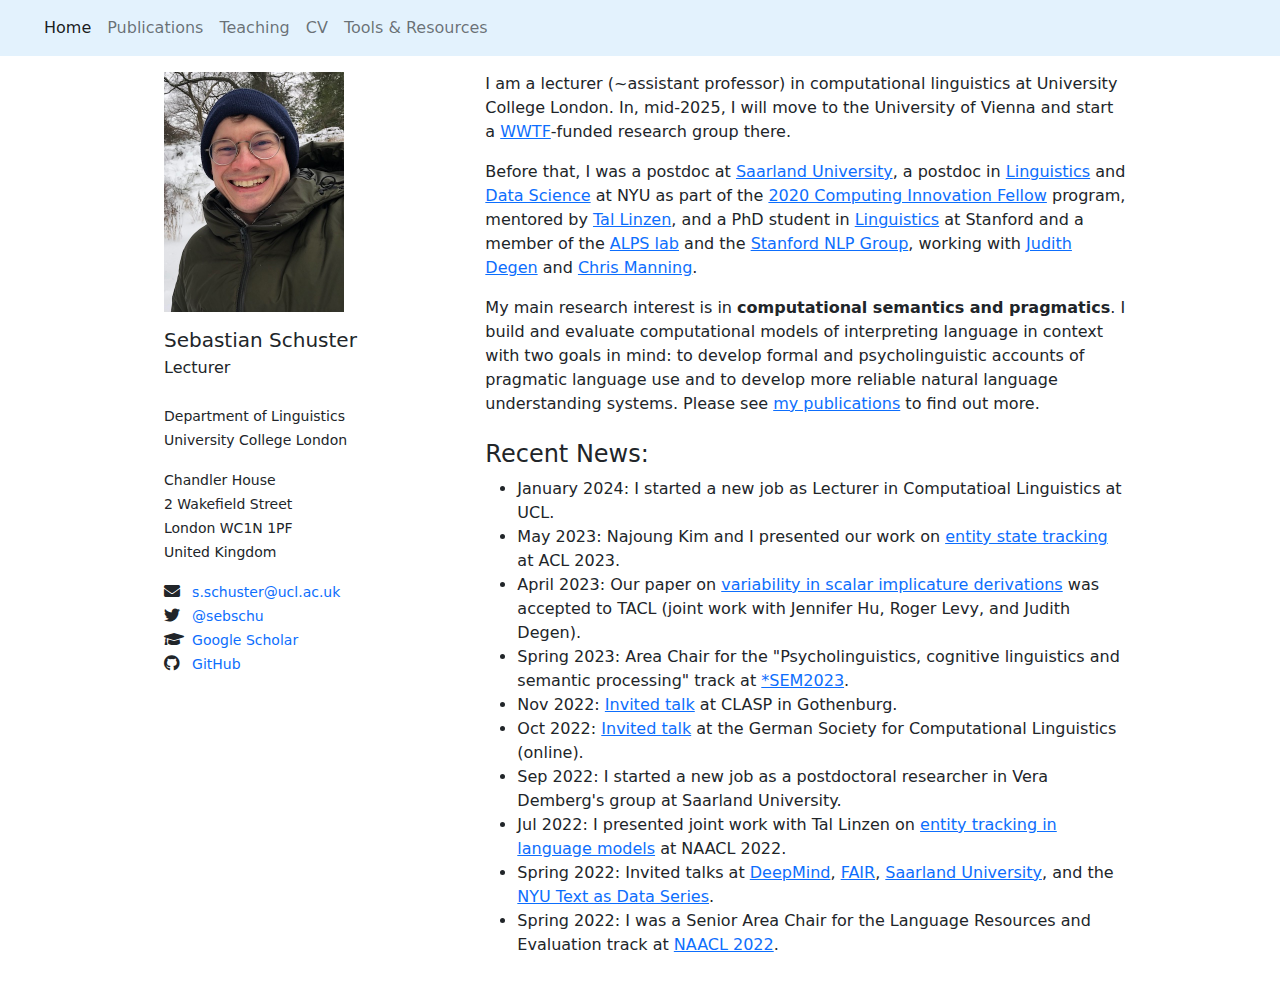
==== index.html @ 300e4d26 "Update index.html" ====
<!doctype html>
<html lang="en">

<head>
  <meta charset="utf-8">
  <meta http-equiv="X-UA-Compatible" content="IE=edge">
  <meta name="viewport" content="width=device-width, initial-scale=1">
  <!-- The above 3 meta tags *must* come first in the head; any other head content must come *after* these tags -->
  <title>Sebastian Schuster | Saarland University</title>

  <!-- Bootstrap -->
  <link rel="stylesheet" href="./lib/bootstrap-5.2.3-dist/css/bootstrap.min.css">
  <link rel="stylesheet" href="./css/main.css">
  <!-- HTML5 shim and Respond.js for IE8 support of HTML5 elements and media queries -->
  <!-- WARNING: Respond.js doesn't work if you view the page via file:// -->
  <!--[if lt IE 9]>
      <script src="https://cdn.jsdelivr.net/npm/html5shiv@3.7.3/dist/html5shiv.min.js"></script>
      <script src="https://cdn.jsdelivr.net/npm/respond.js@1.4.2/dest/respond.min.js"></script>
    <![endif]-->

  <link href="./lib/fontawesome-free/css/all.min.css" rel="stylesheet" type="text/css">
  <link href="./lib/fontawesome-free/css/brands.min.css" rel="stylesheet" type="text/css">

</head>

<body>
  <nav class="navbar navbar-expand-md">
    <div class="container-fluid">
      <button class="navbar-toggler" type="button" data-bs-toggle="collapse" data-bs-target="#navbarSupportedContent"
        aria-controls="navbarSupportedContent" aria-expanded="false" aria-label="Toggle navigation">
        <span class="navbar-toggler-icon"></span>
      </button>
      <div class="collapse navbar-collapse ps-4" id="navbarSupportedContent">
        <ul class="nav navbar-nav">
          <li class="nav-item"><a class="nav-link active" href="index">Home</a></li>
          <li class="nav-item"><a class="nav-link" href="/publications">Publications</a></li>
          <li class="nav-item"><a class="nav-link" href="/teaching">Teaching</a></li>
          <li class="nav-item"><a class="nav-link" href="/cv">CV</a></li>
          <li class="nav-item"><a class="nav-link" href="/tools">Tools &amp; Resources</a></li>
        </ul>
      </div>
      <!--/.nav-collapse -->
    </div>
  </nav>
  <div class="container mt-3">
    <div class="row">

      <div class="col-sm-6 col-md-4  col-12">
        <div class="container">
          <div class="row">
            <div class="col-sm-12 col-6 portrait-image-container">
              <p><img class="portrait-image" src="./img/sebastian-schuster.jpg" alt="Portrait of Sebastian Schuster"
                  width="180" height="240"></p>
            </div>
            <div class="col-sm-12 col-6">
              <h5 class="mb-1">Sebastian Schuster</h5>
              <p class="my-0">Lecturer</p>
              <p class=""><br>
                <small>Department of Linguistics<br>
                  University College London</small>
              </p>
            </div>
          </div>
          <div class="contact-links">
            <p><small>Chandler House<br>
                2 Wakefield Street<br>
                London WC1N 1PF<br>
                United Kingdom</small></p>

            <p class="my-0"><i class="fas fa-envelope"></i> <small><a
                  href="mailto:s.schuster@ucl.ac.uk">s.schuster@ucl.ac.uk</a></small></p>
            <p class="my-0"><i class="fab fa-twitter"></i> <small><a
                  href="https://twitter.com/sebschu">@sebschu</a></small></p>
            <p class="my-0"><i class="fas fa-graduation-cap"></i> <small><a
                  href="https://scholar.google.com/citations?user=DU58eCoAAAAJ">Google Scholar</a></small></p>
            <p class="mt-0 mb-5"><i class="fab fa-github"></i> <small><a
                  href="https://github.com/sebschu">GitHub</a></small></p>
          </div>
        </div>
        <hr class="d-sm-none d-block">
      </div>


      <div class="col-sm-6 col-md-8  col-12">
        <p>I am a lecturer (~assistant professor) in computational linguistics at University College London. In, mid-2025, I will move to the University of Vienna and start a <a href="https://www.wwtf.at">WWTF</a>-funded research group there.</p>


        <p>Before that, I was a postdoc at <a href="https://www.uni-saarland.de/fachrichtung/lst.html">Saarland University</a>, a postdoc in <a href="https://linguistics.as.nyu.edu">Linguistics</a> and <a
            href="https://cds.nyu.edu/">Data Science</a>
          at NYU as part of the <a href="https://cifellows2020.org/2020-class/">2020 Computing Innovation Fellow</a>
          program, mentored by <a href="https://tallinzen.net/">Tal Linzen</a>, and a PhD student in <a
            href="http://linguistics.stanford.edu">Linguistics</a> at Stanford and a member of the <a
            href="http://alpslab.stanford.edu">ALPS lab</a> and the <a href="http://nlp.stanford.edu">Stanford NLP
            Group</a>, working with <a href="https://thegricean.github.io">Judith Degen</a> and <a
            href="http://nlp.stanford.edu/~manning/">Chris Manning</a>.</p>

        <p>My main research interest is in <strong>computational semantics and pragmatics</strong>. I build and evaluate
          computational models of interpreting language in context with two goals in mind: to develop formal and
          psycholinguistic accounts of pragmatic language use and to develop more reliable natural language
          understanding systems. Please see <a href="/publications">my publications</a> to find out more.</p>



        <h4 class="mt-4">Recent News:</h4>
        <ul class="">
          <li>January 2024: I started a new job as Lecturer in Computatioal Linguistics at UCL.</li>
          <li>May 2023: Najoung Kim and I presented our work on <a href="https://aclanthology.org/2023.acl-long.213/">entity state tracking</a> at ACL 2023.</li>
          <li>April 2023: Our paper on <a href="https://direct.mit.edu/tacl/article/doi/10.1162/tacl_a_00579/116994/Expectations-over-Unspoken-Alternatives-Predict">variability in scalar implicature derivations</a> was accepted to TACL (joint work with Jennifer Hu, Roger Levy, and Judith Degen).</li>
          <li>Spring 2023: Area Chair for the "Psycholinguistics, cognitive linguistics and semantic processing" track at <a href="https://sites.google.com/view/starsem2023/">*SEM2023</a>.</li>
          <li>Nov 2022: <a href="https://gu-clasp.github.io/events/seminars/2022-11-04/">Invited talk</a> at CLASP in
            Gothenburg. </li>
          <li>Oct 2022: <a href="https://gscl.org/2022/10/10/sebastianschuster.html">Invited talk</a> at the German
            Society for Computational Linguistics (online). </li>
          <li>Sep 2022: I started a new job as a postdoctoral researcher in Vera Demberg's group at Saarland University.
          </li>
          <li>Jul 2022: I presented joint work with Tal Linzen on <a
              href="https://aclanthology.org/2022.naacl-main.71/">entity tracking in language models</a> at NAACL 2022.
          </li>
          <li>Spring 2022: Invited talks at <a href="https://deepmind.com">DeepMind</a>, <a
              href="https://ai.facebook.com/">FAIR</a>, <a
              href="https://sfb1102.uni-saarland.de/session/sebastian-schuster/">Saarland University</a>, and the <a
              href="https://cds.nyu.edu/text-data-speaker-series/">NYU Text as Data Series</a>.</li>
          <li>Spring 2022: I was a Senior Area Chair for the Language Resources and Evaluation track at <a
              href="https://2022.naacl.org">NAACL 2022</a>.</li>

        </ul>

      </div>

    </div>

  </div>
  <!-- jQuery (necessary for Bootstrap's JavaScript plugins) -->
  <script src="https://code.jquery.com/jquery-1.12.4.min.js"
    integrity="sha384-nvAa0+6Qg9clwYCGGPpDQLVpLNn0fRaROjHqs13t4Ggj3Ez50XnGQqc/r8MhnRDZ"
    crossorigin="anonymous"></script>
  <!-- Include all compiled plugins (below), or include individual files as needed -->
  <script src="./lib/bootstrap-5.2.3-dist/js/bootstrap.min.js"></script>
</body>

</html>
---- css/main.css ----
/* Space out content a bit */
body {
  padding-top: 0px;
  padding-bottom: 20px;
}

.contact-links a {
  text-decoration: none;
}

.contact-links .fas, .contact-links .fab {
  width: 23px;
}

.navbar {
  background-color: #e3f2fd;
}

/* Everything but the jumbotron gets side spacing for mobile first views */
.header,
.marketing,
.footer {
  padding-right: 15px;
  padding-left: 15px;
}

/* Custom page header */
.header {
  padding-bottom: 20px;
  border-bottom: 1px solid #e5e5e5;
}
.header h3 {
  margin-top: 0;
  margin-bottom: 0;
  line-height: 40px; /* Make the masthead heading the same height as the navigation */
}

/* Custom page footer */
.footer {
  padding-top: 19px;
  color: #777;
  border-top: 1px solid #e5e5e5;
}


.publications-list .btn-sm {
  font-size: 0.65rem;
  --bs-btn-padding-y: 0;
  
}

@media (max-width: 400px) {
  .portrait-image {
    width: 140px;
    height: 187px;
  }
}

@media (max-width: 300px) {
  .portrait-image-container {
    display: none;
  }
}

/* Customize container */
@media (min-width: 768px) {
  .container {
    max-width: 1000px;
  }
}
.container-narrow > hr {
  margin: 30px 0;
}

/* Main marketing message and sign up button */
.jumbotron {
  text-align: center;
  border-bottom: 1px solid #e5e5e5;
}
.jumbotron .btn {
  padding: 14px 24px;
  font-size: 21px;
}

/* Supporting marketing content */
.marketing {
  margin: 40px 0;
}
.marketing p + h4 {
  margin-top: 28px;
}

/* Responsive: Portrait tablets and up */
@media screen and (min-width: 768px) {
  /* Remove the padding we set earlier */
  .header,
  .marketing,
  .footer {
    padding-right: 0;
    padding-left: 0;
  }
  .header {
    margin-bottom: 30px;
  }
  .jumbotron {
    border-bottom: 0;
  }
}
---- lib/fontawesome-free/css/brands.min.css ----
/*!
 * Font Awesome Free 5.15.4 by @fontawesome - https://fontawesome.com
 * License - https://fontawesome.com/license/free (Icons: CC BY 4.0, Fonts: SIL OFL 1.1, Code: MIT License)
 */
@font-face{font-family:"Font Awesome 5 Brands";font-style:normal;font-weight:400;font-display:block;src:url(../webfonts/fa-brands-400.eot);src:url(../webfonts/fa-brands-400.eot?#iefix) format("embedded-opentype"),url(../webfonts/fa-brands-400.woff2) format("woff2"),url(../webfonts/fa-brands-400.woff) format("woff"),url(../webfonts/fa-brands-400.ttf) format("truetype"),url(../webfonts/fa-brands-400.svg#fontawesome) format("svg")}.fab{font-family:"Font Awesome 5 Brands";font-weight:400}
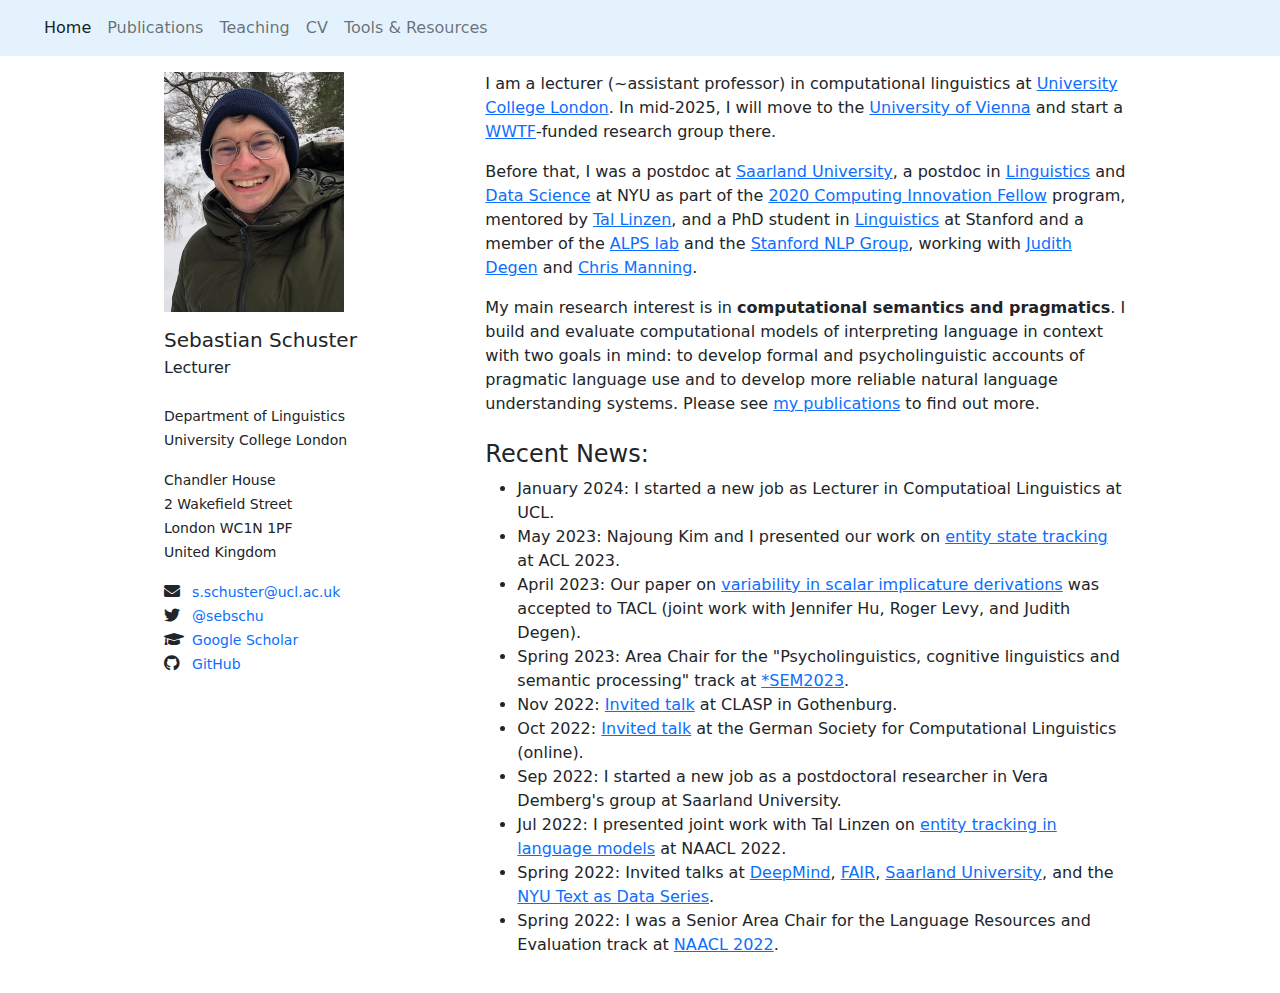
==== commit a02f9269: "Update index.html" ====
--- a/index.html
+++ b/index.html
@@ -6,7 +6,7 @@
   <meta http-equiv="X-UA-Compatible" content="IE=edge">
   <meta name="viewport" content="width=device-width, initial-scale=1">
   <!-- The above 3 meta tags *must* come first in the head; any other head content must come *after* these tags -->
-  <title>Sebastian Schuster | Saarland University</title>
+  <title>Sebastian Schuster | Unniversity College London</title>
 
   <!-- Bootstrap -->
   <link rel="stylesheet" href="./lib/bootstrap-5.2.3-dist/css/bootstrap.min.css">
@@ -82,7 +82,7 @@
 
 
       <div class="col-sm-6 col-md-8  col-12">
-        <p>I am a lecturer (~assistant professor) in computational linguistics at University College London. In, mid-2025, I will move to the University of Vienna and start a <a href="https://www.wwtf.at">WWTF</a>-funded research group there.</p>
+        <p>I am a lecturer (~assistant professor) in computational linguistics at <a href="https://www.ucl.ac.uk/pals/research/linguistics">University College London</a>. In mid-2025, I will move to the <a href="https://informatik.univie.ac.at/en/">University of Vienna</a> and start a <a href="https://www.wwtf.at">WWTF</a>-funded research group there.</p>
 
 
         <p>Before that, I was a postdoc at <a href="https://www.uni-saarland.de/fachrichtung/lst.html">Saarland University</a>, a postdoc in <a href="https://linguistics.as.nyu.edu">Linguistics</a> and <a
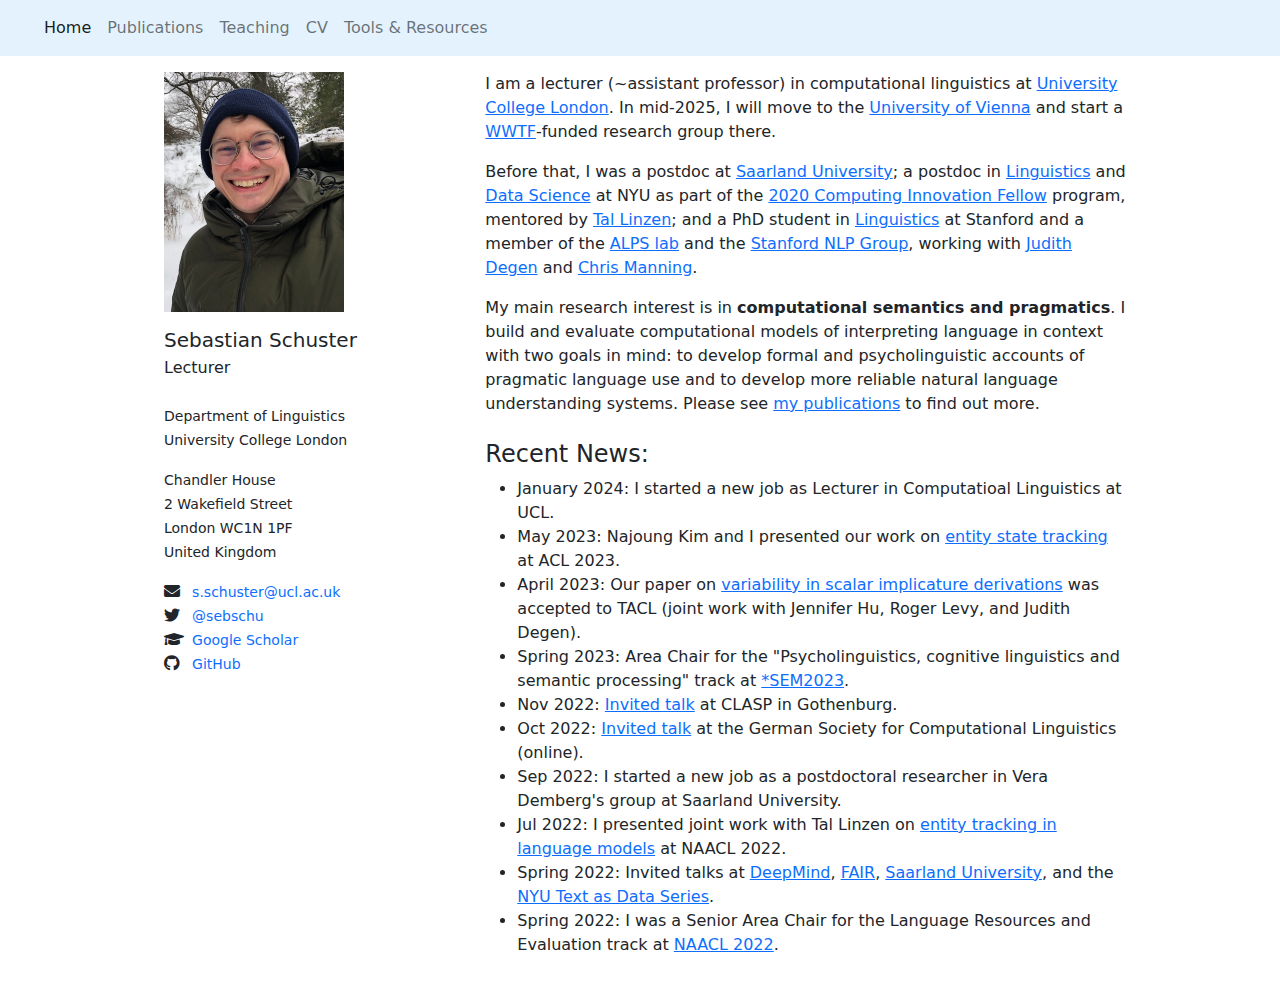
==== commit c2aa3c29: "Update index.html" ====
--- a/index.html
+++ b/index.html
@@ -85,10 +85,10 @@
         <p>I am a lecturer (~assistant professor) in computational linguistics at <a href="https://www.ucl.ac.uk/pals/research/linguistics">University College London</a>. In mid-2025, I will move to the <a href="https://informatik.univie.ac.at/en/">University of Vienna</a> and start a <a href="https://www.wwtf.at">WWTF</a>-funded research group there.</p>
 
 
-        <p>Before that, I was a postdoc at <a href="https://www.uni-saarland.de/fachrichtung/lst.html">Saarland University</a>, a postdoc in <a href="https://linguistics.as.nyu.edu">Linguistics</a> and <a
+        <p>Before that, I was a postdoc at <a href="https://www.uni-saarland.de/fachrichtung/lst.html">Saarland University</a>; a postdoc in <a href="https://linguistics.as.nyu.edu">Linguistics</a> and <a
             href="https://cds.nyu.edu/">Data Science</a>
           at NYU as part of the <a href="https://cifellows2020.org/2020-class/">2020 Computing Innovation Fellow</a>
-          program, mentored by <a href="https://tallinzen.net/">Tal Linzen</a>, and a PhD student in <a
+          program, mentored by <a href="https://tallinzen.net/">Tal Linzen</a>; and a PhD student in <a
             href="http://linguistics.stanford.edu">Linguistics</a> at Stanford and a member of the <a
             href="http://alpslab.stanford.edu">ALPS lab</a> and the <a href="http://nlp.stanford.edu">Stanford NLP
             Group</a>, working with <a href="https://thegricean.github.io">Judith Degen</a> and <a
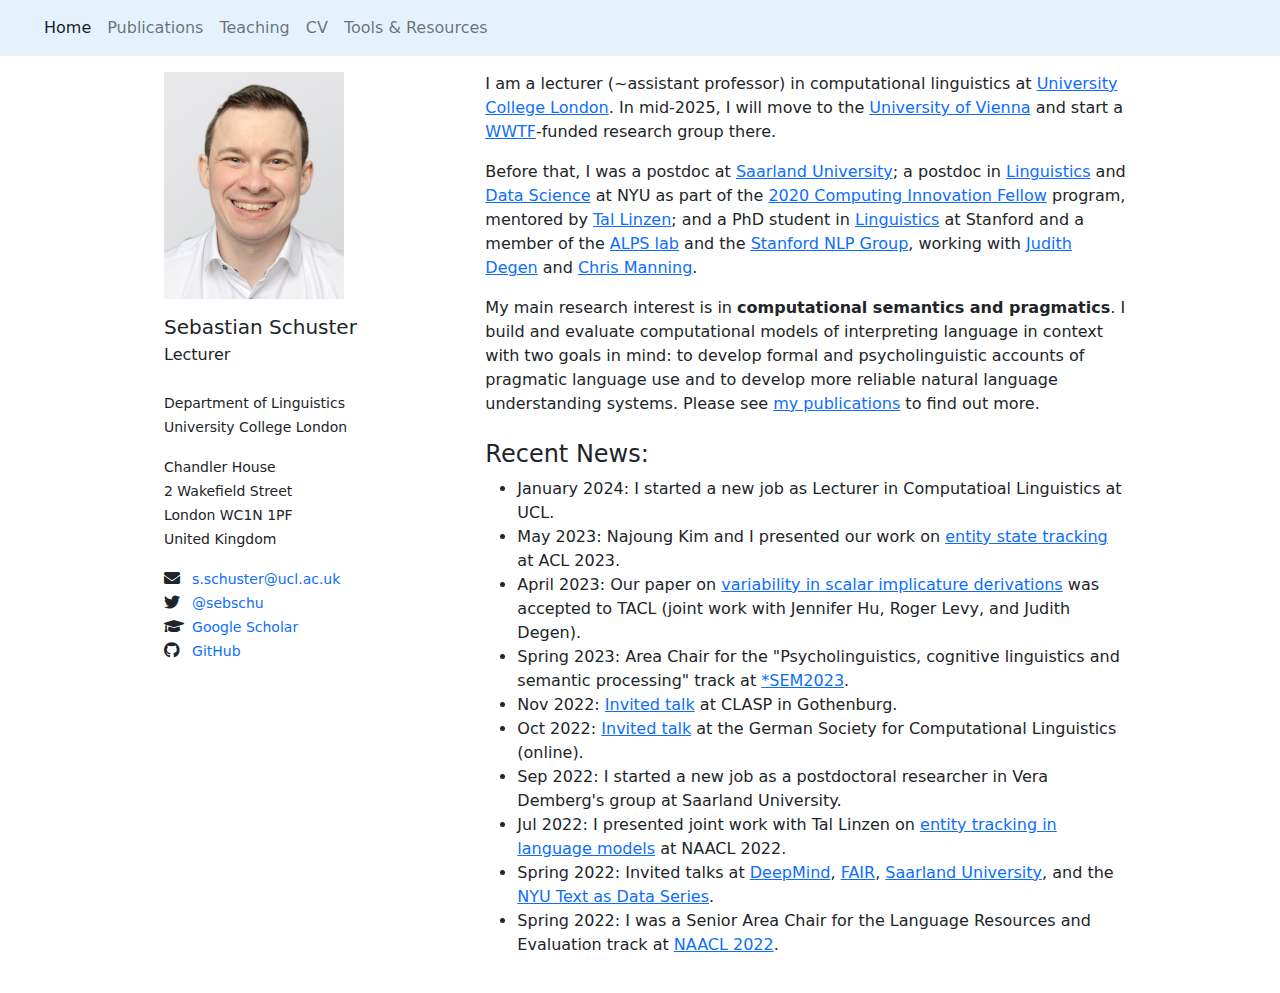
==== commit 4880a9c0: "Update index.html" ====
--- a/index.html
+++ b/index.html
@@ -50,7 +50,7 @@
           <div class="row">
             <div class="col-sm-12 col-6 portrait-image-container">
               <p><img class="portrait-image" src="./img/sebastian-schuster.jpg" alt="Portrait of Sebastian Schuster"
-                  width="180" height="240"></p>
+                  width="180" height="227"></p>
             </div>
             <div class="col-sm-12 col-6">
               <h5 class="mb-1">Sebastian Schuster</h5>
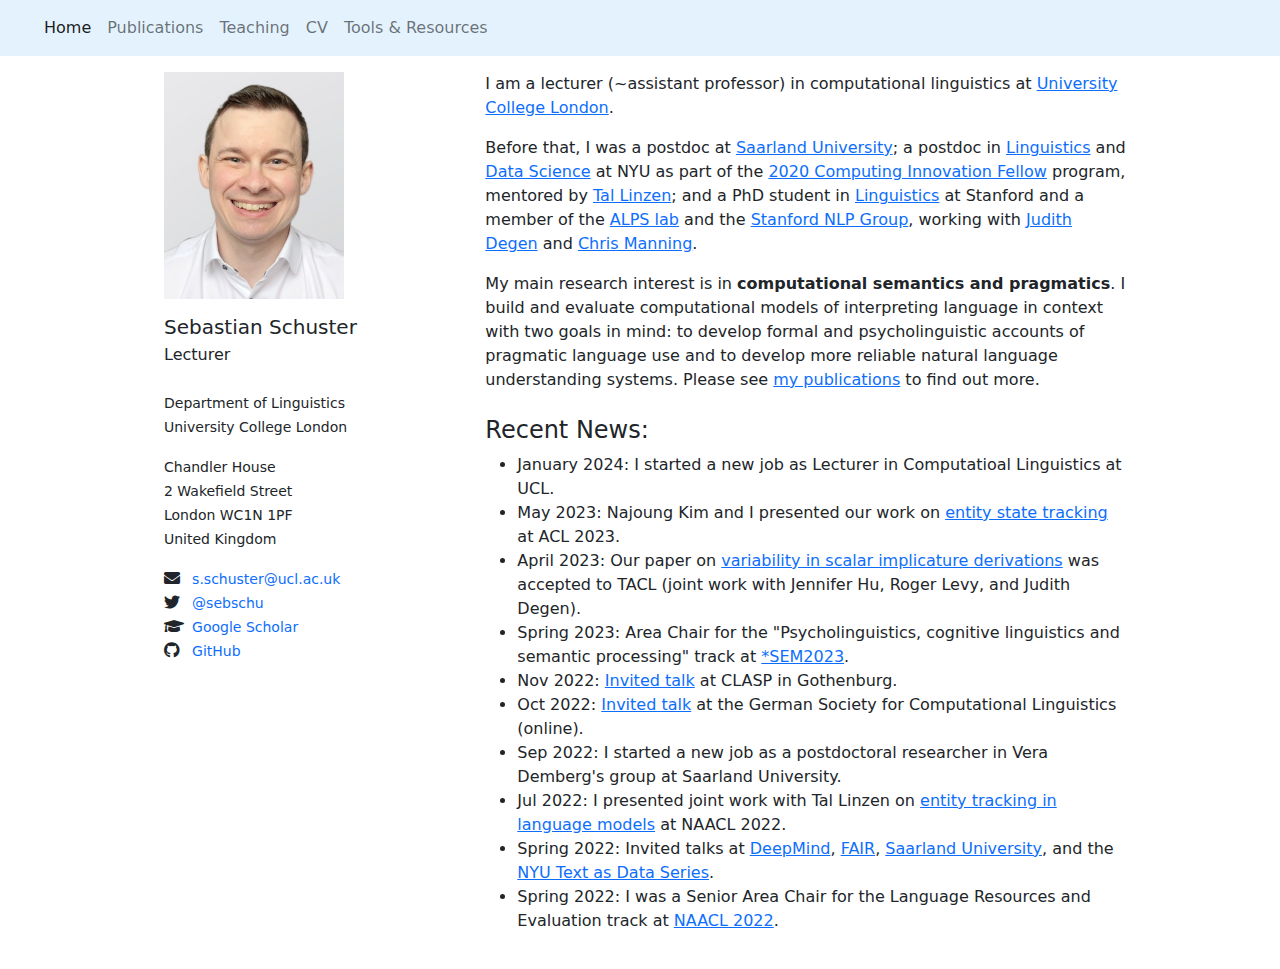
==== commit 00bcf76e: "Update website" ====
--- a/index.html
+++ b/index.html
@@ -6,7 +6,7 @@
   <meta http-equiv="X-UA-Compatible" content="IE=edge">
   <meta name="viewport" content="width=device-width, initial-scale=1">
   <!-- The above 3 meta tags *must* come first in the head; any other head content must come *after* these tags -->
-  <title>Sebastian Schuster | Unniversity College London</title>
+  <title>Sebastian Schuster | University College London</title>
 
   <!-- Bootstrap -->
   <link rel="stylesheet" href="./lib/bootstrap-5.2.3-dist/css/bootstrap.min.css">
@@ -82,7 +82,7 @@
 
 
       <div class="col-sm-6 col-md-8  col-12">
-        <p>I am a lecturer (~assistant professor) in computational linguistics at <a href="https://www.ucl.ac.uk/pals/research/linguistics">University College London</a>. In mid-2025, I will move to the <a href="https://informatik.univie.ac.at/en/">University of Vienna</a> and start a <a href="https://www.wwtf.at">WWTF</a>-funded research group there.</p>
+        <p>I am a lecturer (~assistant professor) in computational linguistics at <a href="https://www.ucl.ac.uk/pals/research/linguistics">University College London</a>.</p>
 
 
         <p>Before that, I was a postdoc at <a href="https://www.uni-saarland.de/fachrichtung/lst.html">Saarland University</a>; a postdoc in <a href="https://linguistics.as.nyu.edu">Linguistics</a> and <a
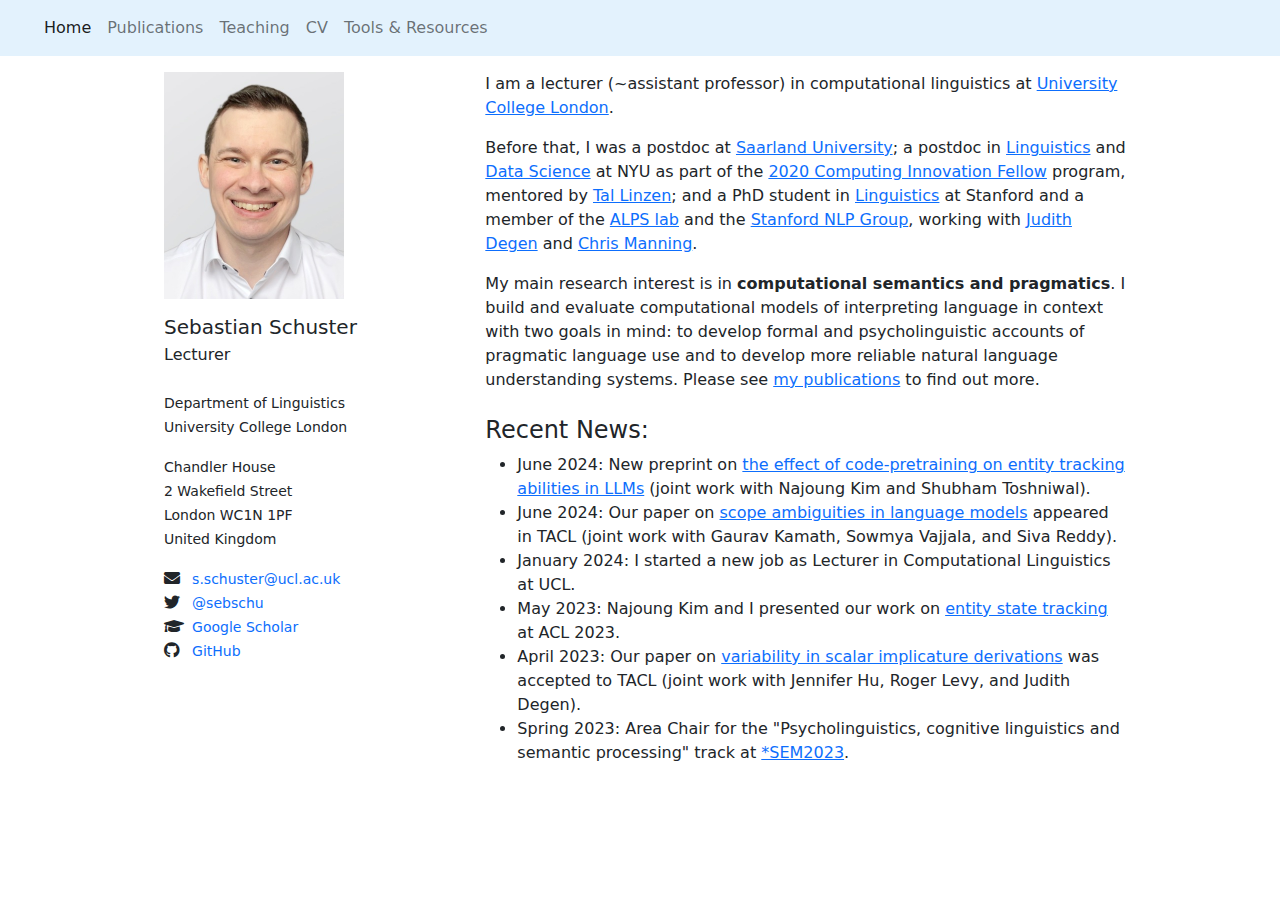
==== commit d843736f: "Update index.html" ====
--- a/index.html
+++ b/index.html
@@ -103,26 +103,13 @@
 
         <h4 class="mt-4">Recent News:</h4>
         <ul class="">
-          <li>January 2024: I started a new job as Lecturer in Computatioal Linguistics at UCL.</li>
+          <li>June 2024: New preprint on <a href="https://arxiv.org/abs/2405.21068">the effect of code-pretraining on entity tracking abilities in LLMs</a> (joint work with Najoung Kim and Shubham Toshniwal).</li>
+          <li>June 2024: Our paper on <a href="https://direct.mit.edu/tacl/article/doi/10.1162/tacl_a_00670/121540">scope ambiguities in language models</a> appeared in TACL (joint work with Gaurav Kamath, Sowmya Vajjala, and Siva Reddy).</li>
+          <li>January 2024: I started a new job as Lecturer in Computational Linguistics at UCL.</li>
           <li>May 2023: Najoung Kim and I presented our work on <a href="https://aclanthology.org/2023.acl-long.213/">entity state tracking</a> at ACL 2023.</li>
           <li>April 2023: Our paper on <a href="https://direct.mit.edu/tacl/article/doi/10.1162/tacl_a_00579/116994/Expectations-over-Unspoken-Alternatives-Predict">variability in scalar implicature derivations</a> was accepted to TACL (joint work with Jennifer Hu, Roger Levy, and Judith Degen).</li>
           <li>Spring 2023: Area Chair for the "Psycholinguistics, cognitive linguistics and semantic processing" track at <a href="https://sites.google.com/view/starsem2023/">*SEM2023</a>.</li>
-          <li>Nov 2022: <a href="https://gu-clasp.github.io/events/seminars/2022-11-04/">Invited talk</a> at CLASP in
-            Gothenburg. </li>
-          <li>Oct 2022: <a href="https://gscl.org/2022/10/10/sebastianschuster.html">Invited talk</a> at the German
-            Society for Computational Linguistics (online). </li>
-          <li>Sep 2022: I started a new job as a postdoctoral researcher in Vera Demberg's group at Saarland University.
-          </li>
-          <li>Jul 2022: I presented joint work with Tal Linzen on <a
-              href="https://aclanthology.org/2022.naacl-main.71/">entity tracking in language models</a> at NAACL 2022.
-          </li>
-          <li>Spring 2022: Invited talks at <a href="https://deepmind.com">DeepMind</a>, <a
-              href="https://ai.facebook.com/">FAIR</a>, <a
-              href="https://sfb1102.uni-saarland.de/session/sebastian-schuster/">Saarland University</a>, and the <a
-              href="https://cds.nyu.edu/text-data-speaker-series/">NYU Text as Data Series</a>.</li>
-          <li>Spring 2022: I was a Senior Area Chair for the Language Resources and Evaluation track at <a
-              href="https://2022.naacl.org">NAACL 2022</a>.</li>
-
+  
         </ul>
 
       </div>
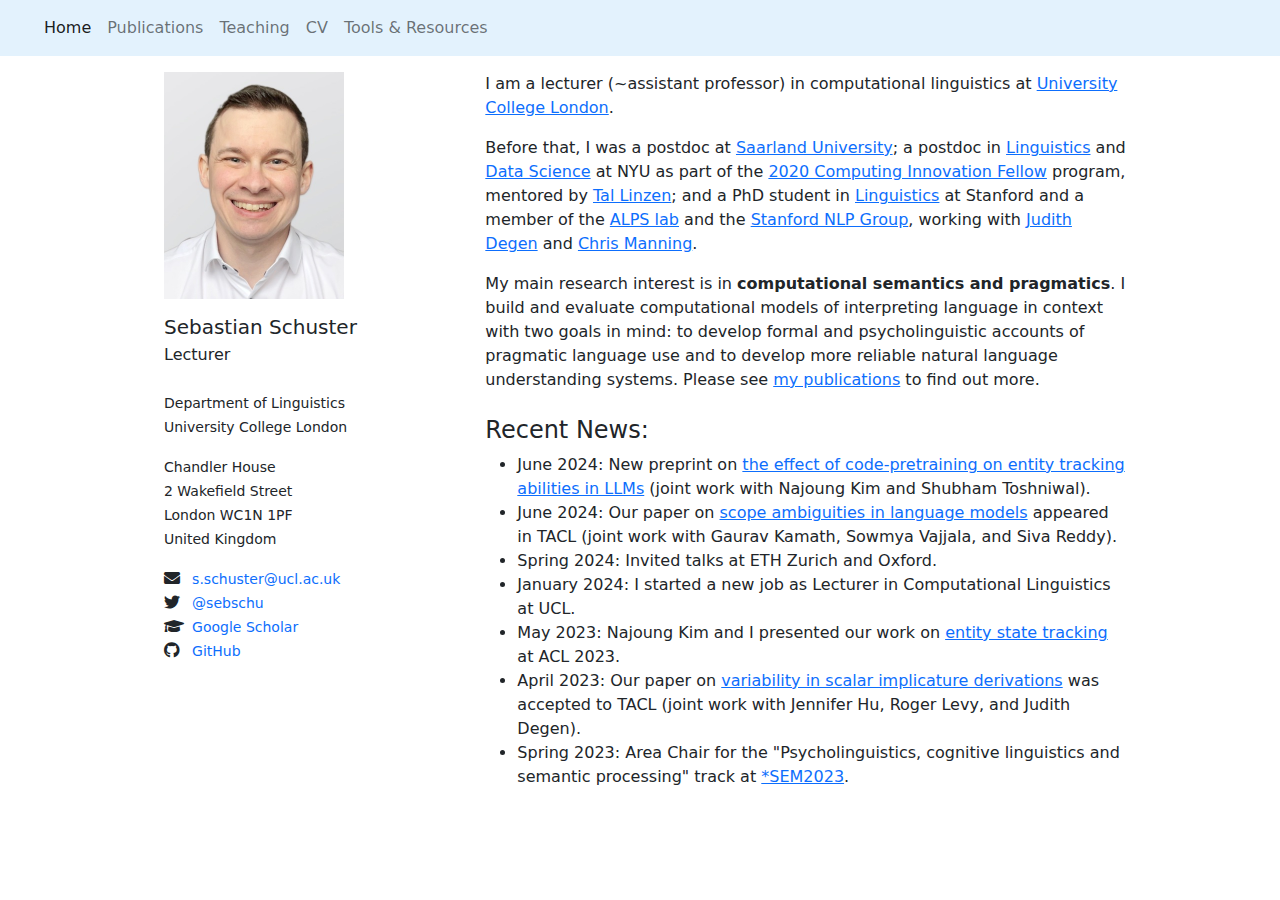
==== commit d856dd14: "Update index.html" ====
--- a/index.html
+++ b/index.html
@@ -105,6 +105,7 @@
         <ul class="">
           <li>June 2024: New preprint on <a href="https://arxiv.org/abs/2405.21068">the effect of code-pretraining on entity tracking abilities in LLMs</a> (joint work with Najoung Kim and Shubham Toshniwal).</li>
           <li>June 2024: Our paper on <a href="https://direct.mit.edu/tacl/article/doi/10.1162/tacl_a_00670/121540">scope ambiguities in language models</a> appeared in TACL (joint work with Gaurav Kamath, Sowmya Vajjala, and Siva Reddy).</li>
+          <li>Spring 2024: Invited talks at ETH Zurich and Oxford.</li>
           <li>January 2024: I started a new job as Lecturer in Computational Linguistics at UCL.</li>
           <li>May 2023: Najoung Kim and I presented our work on <a href="https://aclanthology.org/2023.acl-long.213/">entity state tracking</a> at ACL 2023.</li>
           <li>April 2023: Our paper on <a href="https://direct.mit.edu/tacl/article/doi/10.1162/tacl_a_00579/116994/Expectations-over-Unspoken-Alternatives-Predict">variability in scalar implicature derivations</a> was accepted to TACL (joint work with Jennifer Hu, Roger Levy, and Judith Degen).</li>
